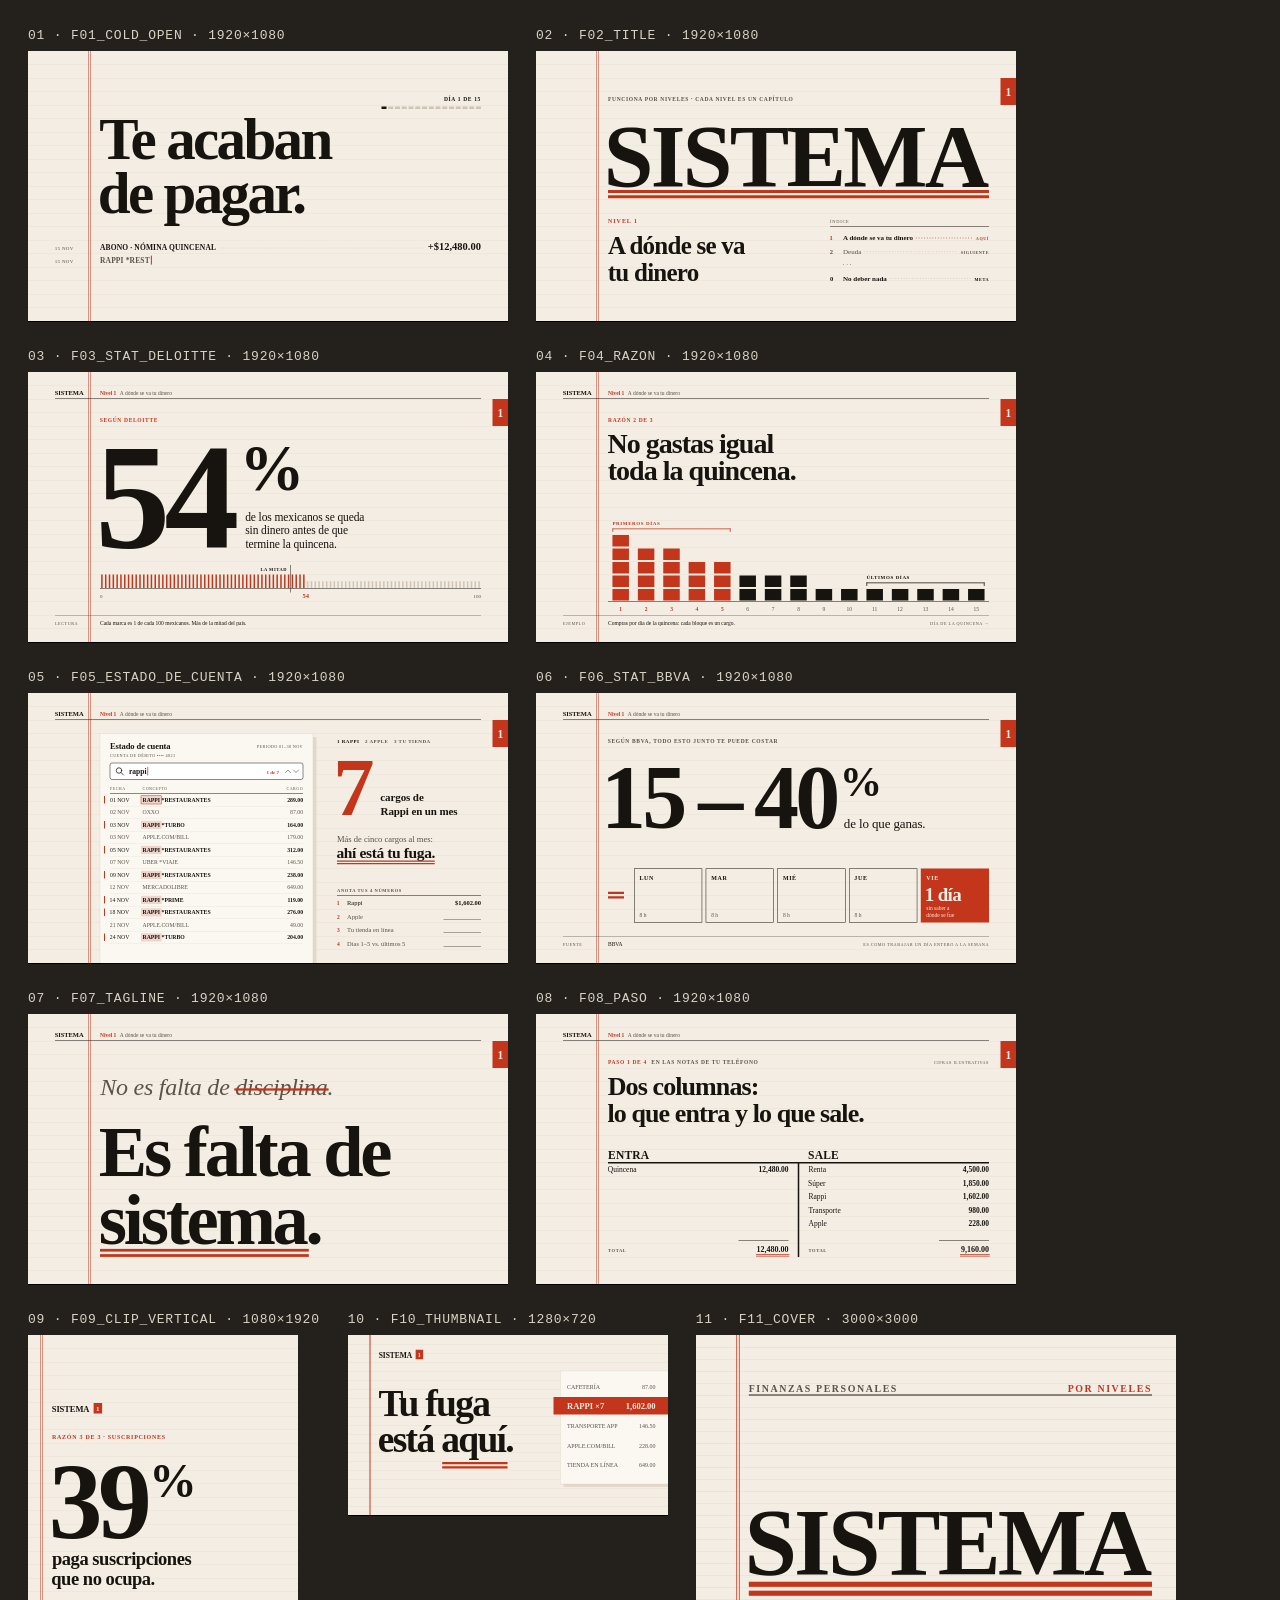
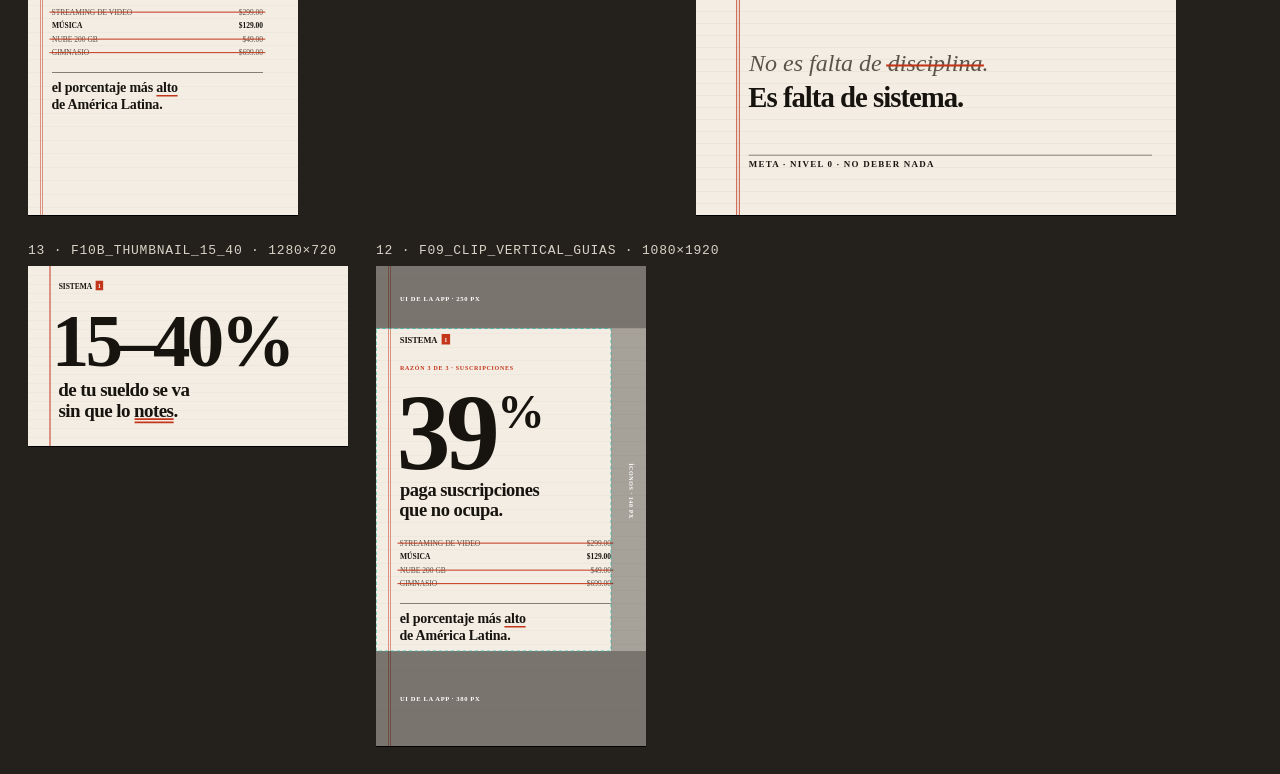
==== marca/direccion_A_libro_mayor/frames.html @ a7994060 "Sistema Ep01: video animado 16:9, clips 9:16, audio maestro y kit de publicación - Motor de animació" ====
<!doctype html>
<html lang="es-MX">
<head>
<meta charset="utf-8">
<meta name="viewport" content="width=device-width, initial-scale=1">
<title>SISTEMA · Libro mayor</title>
<!--
  SISTEMA — Dirección A: "Libro mayor editorial"
  Un solo archivo, 100% offline. Todo es texto real + formas SVG.
  ?frame=N     -> una composición a tamaño nativo (para render.js)
  ?frame=N&debug=1 -> superpone cajas de tinta y retícula
  sin parámetros -> hoja de contactos con todas las composiciones
-->
<style>
  :root{
    --papel:#F3EDE3; --hoja:#FBF8F2; --sombra:#E2D9CA;
    --tinta:#17140F; --tinta-2:#5A5348;
    --regla:#DDD5C6; --regla-2:#CFC5B4;
    --bermellon:#C4361C; --resalte:#F1D5CB;
  }
  html,body{margin:0;padding:0}
  body{background:#24211d;color:#d9d2c6;font:500 13px 'JetBrains Mono',monospace}
  body.single{background:var(--papel)}
  body.single svg{display:block}
  .sheet{display:flex;flex-wrap:wrap;gap:28px;padding:28px;align-items:flex-start}
  .card p{margin:0 0 8px;letter-spacing:.06em;text-transform:uppercase}
  .card svg{display:block;height:auto;box-shadow:0 1px 0 #000}
</style>
</head>
<body>
<script>
/* =========================================================================
   TOKENS
   ========================================================================= */
const C = {
  papel:'#F3EDE3',   // fondo: papel de libro mayor
  hoja:'#FBF8F2',    // hoja suelta (documentos encima del papel)
  sombra:'#E2D9CA',  // sombra plana de la hoja
  tinta:'#17140F',   // texto principal, reglas de tinta
  tinta2:'#5A5348',  // texto secundario (6.5:1 sobre papel)
  regla:'#DDD5C6',   // renglones impresos del libro
  regla2:'#CFC5B4',  // columnas impresas / marcas inactivas
  verm:'#C4361C',    // bermellón: el lápiz del auditor (4.6:1 sobre papel)
  resalte:'#F1D5CB'  // resaltado de búsqueda (bermellón 18% sobre hoja)
};
const FAM = { d:'Inter Display', t:'Inter', m:'JetBrains Mono', s:'Bitstream Charter' };
const NS = 'http://www.w3.org/2000/svg';

/* =========================================================================
   PRIMITIVAS DE MARCADO
   ========================================================================= */
const esc = s => String(s).replace(/&/g,'&amp;').replace(/</g,'&lt;').replace(/>/g,'&gt;');
const attr = o => Object.entries(o).filter(([,v])=>v!==undefined&&v!==null&&v!=='').map(([k,v])=>`${k}="${v}"`).join(' ');

/* T(): <text> con estilo tipográfico y atributos de maquetación
   ink:'l'|'r'  alinea el borde de TINTA (no la caja) a x
   fit:W        ajusta el cuerpo para que la tinta mida W
   after:id     x = borde derecho de tinta de id + gap
   alignx:id    x = borde izquierdo de tinta de id
   top:id       alinea la parte superior de tinta con la de id
   anim         primitiva de movimiento para el motor (ver spec.md) */
function T(str, o={}){
  const {x=0,y=0,f='d',w=400,s=40,ls=0,fill=C.tinta,a='start',id,ink,fit,after,gap,alignx,top,op,it=false,feat,raw=false,anim,t0,cls} = o;
  const style = `font-family:'${FAM[f]}';font-weight:${w};font-size:${s}px;letter-spacing:${ls}em;${it?'font-style:italic;':''}${feat?`font-feature-settings:${feat};`:''}`;
  return `<text ${attr({id,class:cls,x,y,'text-anchor':a,fill,opacity:op,'data-ink':ink,'data-fit':fit,'data-after':after,'data-gap':gap,'data-alignx':alignx,'data-top':top,'data-anim':anim,'data-t':t0})} style="${style}">${raw?str:esc(str)}</text>`;
}
const R = (x,y,w,h,fill,extra='') => `<rect x="${x}" y="${y}" width="${w}" height="${h}" fill="${fill}" ${extra}/>`;
/* Marcas que dependen de la tinta medida: se rellenan en layout() */
const M = (kind, o) => `<g ${attr(Object.fromEntries(Object.entries({mark:kind,...o}).map(([k,v])=>['data-'+k,v])))}></g>`;

/* Papel: renglones impresos + doble raya de margen */
function paper(W,H,u,{marginX=240,mGap=8,mW=2,lineW=1,col=null}={}){
  let s = R(0,0,W,H,C.papel,'data-layer="papel"');
  s += `<g data-layer="renglones" stroke="${C.regla}" stroke-width="${lineW}" shape-rendering="crispEdges">`;
  for(let y=u; y<H; y+=u) s += `<line x1="0" x2="${W}" y1="${y+lineW/2}" y2="${y+lineW/2}"/>`;
  s += `</g>`;
  if(col!==null){ s += `<g data-layer="columnas" fill="${C.regla2}">${[].concat(col).map(x=>R(x,0,lineW,H,C.regla2)).join('')}</g>`; }
  if(marginX!==null) s += `<g data-layer="margen" fill="${C.verm}" data-anim="regla">${R(marginX,0,mW,H,C.verm)}${R(marginX+mGap,0,mW,H,C.verm)}</g>`;
  return s;
}

/* ---- Constantes 16:9 ---- */
const U = 54, ML = 108, CL = 288, CR = 1812;

/* Cabeza corrida (running head) */
function head16(){
  return `<g data-layer="cabeza" data-anim="tinta">
    ${T('SISTEMA',{x:ML,y:90,f:'d',w:800,s:26,ls:-0.01,ink:'l',id:'rh'})}
    ${T(`<tspan fill="${C.verm}" style="font-weight:600">Nivel 1</tspan><tspan dx="14">A dónde se va tu dinero</tspan>`,{x:CL,y:90,f:'t',w:500,s:22,fill:C.tinta2,raw:true})}
    ${R(ML,106,CR-ML,2,C.tinta)}
  </g>`;
}
/* Pestaña de índice = nivel (baja un escalón por nivel) */
function tab16(n=1){
  const y = 108 + (n-1)*108;
  return `<g data-layer="pestana" data-anim="pestana">${R(1858,y,62,108,C.verm)}${T(String(n),{x:1889,y:y+70,f:'d',w:700,s:46,a:'middle',fill:C.papel})}</g>`;
}
/* Pie: etiqueta en la columna de margen + valor en la columna de contenido */
function foot16(label,value,right){
  return `<g data-layer="pie">
    ${R(ML,972,CR-ML,1,C.tinta)}
    ${label?T(label,{x:ML,y:1011,f:'m',w:500,s:17,ls:0.12,fill:C.tinta2,ink:'l'}):''}
    ${value?T(value,{x:CL,y:1011,f:'t',w:500,s:22,fill:C.tinta,ink:'l'}):''}
    ${right?T(right,{x:CR,y:1011,f:'m',w:500,s:17,ls:0.12,fill:C.tinta2,a:'end'}):''}
  </g>`;
}
const kicker = (str,{x=CL,y=200,fill=C.tinta2,s=22,w=600}={}) => T(str,{x,y,f:'m',w,s,ls:0.12,fill,ink:'l',anim:'tinta'});

/* =========================================================================
   F01 · COLD OPEN — "Te acaban de pagar."
   ========================================================================= */
function f01(){
  const W=1920,H=1080; let s = paper(W,H,U);
  // Contador de quincena (arriba derecha)
  s += T('DÍA 1 DE 15',{x:CR,y:200,f:'m',w:600,s:22,ls:0.12,a:'end',fill:C.tinta,anim:'tipo'});
  const tw=20,tg=7, x0 = CR-(15*tw+14*tg);
  s += `<g data-anim="conteo">`; for(let i=0;i<15;i++) s += R(x0+i*(tw+tg),222,tw,10,i===0?C.tinta:C.regla2); s += `</g>`;
  // Titular
  s += T('Te acaban',{x:CL,y:432,f:'d',w:700,s:236,ls:-0.045,ink:'l',id:'h1',anim:'tinta',t0:0.0});
  s += T('de pagar.',{x:CL,y:648,f:'d',w:700,s:236,ls:-0.045,ink:'l',id:'h2',anim:'tinta',t0:0.12});
  // Asiento: abono de nómina (renglón 14)
  s += T('15 NOV',{x:ML,y:794,f:'m',w:500,s:20,ls:0.06,fill:C.tinta2,ink:'l',anim:'tipo'});
  s += T('ABONO · NÓMINA QUINCENAL',{x:CL,y:794,f:'m',w:600,s:30,ls:0.02,ink:'l',anim:'tipo',id:'c14'});
  s += T('+$12,480.00',{x:CR,y:796,f:'m',w:700,s:42,ls:0,a:'end',anim:'conteo',id:'a14'});
  s += M('leader',{from:'c14',to:'a14',gap:22,stroke:C.regla2,lift:6});
  // Siguiente renglón: se empieza a escribir solo
  s += T('15 NOV',{x:ML,y:848,f:'m',w:500,s:20,ls:0.06,fill:C.tinta2,ink:'l'});
  s += T('RAPPI *REST',{x:CL,y:848,f:'m',w:600,s:30,ls:0.02,fill:C.tinta2,ink:'l',id:'typing'});
  s += M('caret',{for:'typing',gap:5,w:4,h:36,fill:C.verm});
  return s;
}

/* =========================================================================
   F02 · TÍTULO — SISTEMA · Nivel 1 · A dónde se va tu dinero
   ========================================================================= */
function f02(){
  const W=1920,H=1080; let s = paper(W,H,U) + tab16(1);
  s += kicker('FUNCIONA POR NIVELES · CADA NIVEL ES UN CAPÍTULO');
  s += T('SISTEMA',{x:CL,y:540,f:'d',w:800,s:400,ls:-0.03,ink:'l',fit:CR-CL,id:'wm',anim:'tinta'});
  s += M('dbl',{for:'wm',t:12,gap:9,off:16,fill:C.verm,anim:'cuadrar'});
  // Izquierda: nivel + título del capítulo
  s += T('NIVEL 1',{x:CL,y:686,f:'m',w:700,s:24,ls:0.16,fill:C.verm,ink:'l'});
  s += T('A dónde se va',{x:CL,y:810,f:'d',w:600,s:100,ls:-0.03,ink:'l',anim:'tinta'});
  s += T('tu dinero',{x:CL,y:918,f:'d',w:600,s:100,ls:-0.03,ink:'l',anim:'tinta'});
  // Derecha: índice de niveles
  const IX = 1176;
  s += T('ÍNDICE',{x:IX,y:686,f:'m',w:500,s:18,ls:0.16,fill:C.tinta2,ink:'l'});
  s += R(IX,701,CR-IX,2,C.tinta);
  const rows = [
    {n:'1',t:'A dónde se va tu dinero',r:'AQUÍ',y:756,c:C.tinta,nc:C.verm,rc:C.verm,w:600},
    {n:'2',t:'Deuda',r:'SIGUIENTE',y:810,c:C.tinta2,nc:C.tinta2,rc:C.tinta2,w:500},
    {n:'',t:'· · ·',r:'',y:864,c:C.tinta2,nc:C.tinta2,rc:C.tinta2,w:500},
    {n:'0',t:'No deber nada',r:'META',y:918,c:C.tinta,nc:C.tinta,rc:C.tinta,w:600},
  ];
  rows.forEach((r,i)=>{
    if(r.n) s += T(r.n,{x:IX,y:r.y,f:'m',w:700,s:26,fill:r.nc,ink:'l'});
    s += T(r.t,{x:IX+52,y:r.y,f:'t',w:r.w,s:28,fill:r.c,ink:'l',id:`ix${i}t`});
    if(r.r){ s += T(r.r,{x:CR,y:r.y,f:'m',w:600,s:17,ls:0.12,fill:r.rc,a:'end',id:`ix${i}r`});
             s += M('leader',{from:`ix${i}t`,to:`ix${i}r`,gap:14,lift:8,stroke:r.n==='1'?C.verm:C.regla2}); }
  });
  return s;
}

/* =========================================================================
   F03 · DATO DELOITTE — 54%
   ========================================================================= */
function f03(){
  const W=1920,H=1080; let s = paper(W,H,U) + head16() + tab16(1);
  s += kicker('SEGÚN DELOITTE',{fill:C.verm});
  s += T('54',{x:CL,y:702,f:'d',w:700,s:600,ls:-0.04,ink:'l',id:'n',anim:'conteo'});
  s += T('%',{y:0,f:'d',w:600,s:260,after:'n',gap:34,top:'n',id:'pct'});
  ['de los mexicanos se queda','sin dinero antes de que','termine la quincena.'].forEach((l,i)=>{
    s += T(l,{y:594+i*54,f:'d',w:500,s:46,ls:-0.01,alignx:'pct',id:`dl${i}`,anim:'tinta'});
  });
  // Regla de 100 marcas: 1 marca = 1 de cada 100
  const pitch = (CR-CL)/100, tw = 6;
  s += `<g data-anim="conteo">`;
  for(let i=0;i<100;i++){
    const x = CL + i*pitch + (pitch-tw)/2, on = i<54;
    s += R(x.toFixed(2), on?810:837, tw, on?54:27, on?C.verm:C.regla2);
  }
  s += `</g>`;
  s += R(CL,864,CR-CL,2,C.tinta);
  const xm = CL+50*pitch; // la mitad
  s += R(xm-1,772,2,110,C.tinta);
  s += T('LA MITAD',{x:xm-14,y:794,f:'m',w:600,s:18,ls:0.12,a:'end',fill:C.tinta});
  s += T('0',{x:CL,y:902,f:'m',w:500,s:20,fill:C.tinta2,ink:'l'});
  s += T('100',{x:CR,y:902,f:'m',w:500,s:20,fill:C.tinta2,a:'end'});
  s += T('54',{x:CL+54*pitch,y:904,f:'m',w:700,s:26,fill:C.verm,a:'middle'});
  s += foot16('LECTURA','Cada marca es 1 de cada 100 mexicanos. Más de la mitad del país.');
  return s;
}

/* =========================================================================
   F04 · RAZÓN 2 — No gastas igual toda la quincena
   ========================================================================= */
function f04(){
  const W=1920,H=1080; let s = paper(W,H,U) + head16() + tab16(1);
  s += kicker('RAZÓN 2 DE 3',{fill:C.verm});
  s += T('No gastas igual',{x:CL,y:324,f:'d',w:700,s:112,ls:-0.035,ink:'l',anim:'tinta'});
  s += T('toda la quincena.',{x:CL,y:432,f:'d',w:700,s:112,ls:-0.035,ink:'l',anim:'tinta'});
  const n = [5,4,4,3,3,2,2,2,1,1,1,1,1,1,1];
  const colW = (CR-CL)/15, bw = 66, base = 918;
  s += `<g data-anim="asiento">`;
  n.forEach((k,d)=>{
    const x = CL + d*colW + (colW-bw)/2;
    for(let j=0;j<k;j++) s += R(x.toFixed(1), base-(j+1)*U+4, bw, U-8, d<5?C.verm:C.tinta);
    s += T(String(d+1),{x:(x+bw/2).toFixed(1),y:956,f:'m',w:d<5?700:500,s:22,a:'middle',fill:d<5?C.verm:C.tinta2});
  });
  s += `</g>`;
  s += R(CL,base,CR-CL,2,C.tinta);
  // Corchetes de grupo
  const g = (d0,d1,label,col) => {
    const x1 = CL + d0*colW + (colW-bw)/2, x2 = CL + d1*colW + (colW-bw)/2 + bw;
    const top = base - Math.max(...n.slice(d0,d1+1))*U + 4, by = top - 26;
    return R(x1,by,x2-x1,3,col) + R(x1,by,3,14,col) + R(x2-3,by,3,14,col) +
           T(label,{x:x1,y:by-14,f:'m',w:700,s:20,ls:0.12,fill:col,ink:'l'});
  };
  s += g(0,4,'PRIMEROS DÍAS',C.verm) + g(10,14,'ÚLTIMOS DÍAS',C.tinta);
  s += foot16('EJEMPLO','Compras por día de la quincena: cada bloque es un cargo.', 'DÍA DE LA QUINCENA →');
  return s;
}

/* =========================================================================
   F05 · ESTADO DE CUENTA — búsqueda "rappi"
   ========================================================================= */
function f05(){
  const W=1920,H=1080; let s = paper(W,H,U) + head16() + tab16(1);
  // Hoja del estado de cuenta (sangra por abajo)
  const X=CL, Y=162, SW=852, P=40;
  s += R(X+14,Y+14,SW,H,C.sombra) + R(X,Y,SW,H,C.hoja,`stroke="${C.regla2}" stroke-width="1"`);
  s += T('Estado de cuenta',{x:X+P,y:Y+60,f:'d',w:700,s:34,ls:-0.01,ink:'l'});
  s += T('PERIODO 01–30 NOV',{x:X+SW-P,y:Y+58,f:'m',w:500,s:17,ls:0.08,a:'end',fill:C.tinta2});
  s += T('CUENTA DE DÉBITO •••• 4821',{x:X+P,y:Y+92,f:'m',w:500,s:17,ls:0.08,fill:C.tinta2,ink:'l'});
  // Campo de búsqueda (activo)
  const sy = Y+118;
  s += `<rect x="${X+P}" y="${sy}" width="${SW-2*P}" height="66" rx="8" fill="#FFFFFF" stroke="${C.tinta}" stroke-width="2"/>`;
  s += `<g fill="none" stroke="${C.tinta}" stroke-width="3" stroke-linecap="round"><circle cx="${X+P+36}" cy="${sy+30}" r="11"/><line x1="${X+P+44}" y1="${sy+38}" x2="${X+P+54}" y2="${sy+48}"/></g>`;
  s += T('rappi',{x:X+P+76,y:sy+44,f:'m',w:600,s:30,id:'q',ink:'l',anim:'tipo'});
  s += M('caret',{for:'q',gap:4,w:3,h:34,fill:C.verm});
  s += T('1 de 7',{x:X+SW-P-96,y:sy+42,f:'m',w:600,s:20,a:'end',fill:C.verm});
  s += `<g fill="none" stroke="${C.tinta2}" stroke-width="2.5" stroke-linecap="round" stroke-linejoin="round"><polyline points="${X+SW-P-70},${sy+38} ${X+SW-P-60},${sy+28} ${X+SW-P-50},${sy+38}"/><polyline points="${X+SW-P-38},${sy+28} ${X+SW-P-28},${sy+38} ${X+SW-P-18},${sy+28}"/></g>`;
  // Tabla de movimientos
  const ty = Y+226;
  s += T('FECHA',{x:X+P,y:ty,f:'m',w:500,s:16,ls:0.12,fill:C.tinta2,ink:'l'});
  s += T('CONCEPTO',{x:X+P+130,y:ty,f:'m',w:500,s:16,ls:0.12,fill:C.tinta2});
  s += T('CARGO',{x:X+SW-P,y:ty,f:'m',w:500,s:16,ls:0.12,fill:C.tinta2,a:'end'});
  s += R(X+P,ty+12,SW-2*P,2,C.tinta);
  const mov = [
    ['01 NOV','RAPPI *RESTAURANTES','289.00',1],
    ['02 NOV','OXXO','87.00',0],
    ['03 NOV','RAPPI *TURBO','164.00',1],
    ['03 NOV','APPLE.COM/BILL','179.00',0],
    ['05 NOV','RAPPI *RESTAURANTES','312.00',1],
    ['07 NOV','UBER *VIAJE','146.50',0],
    ['09 NOV','RAPPI *RESTAURANTES','238.00',1],
    ['12 NOV','MERCADOLIBRE','649.00',0],
    ['14 NOV','RAPPI *PRIME','119.00',1],
    ['18 NOV','RAPPI *RESTAURANTES','276.00',1],
    ['21 NOV','APPLE.COM/BILL','49.00',0],
    ['24 NOV','RAPPI *TURBO','204.00',1],
  ];
  const rh = 50; let k=0;
  mov.forEach((m,i)=>{
    const top = ty+14+i*rh, by = top+rh-17, hit = m[3]===1;
    if(hit){ s += M('hl',{for:`mv${i}`,word:'RAPPI',pad:6,y1:top+9,y2:top+rh-8,fill:C.resalte,current:k===0?1:0}); s += R(X+16,top+10,4,rh-20,C.verm); k++; }
    s += T(m[0],{x:X+P,y:by,f:'m',w:500,s:23,fill:hit?C.tinta:C.tinta2,ink:'l'});
    s += T(m[1],{x:X+P+130,y:by,f:'m',w:hit?600:500,s:23,fill:hit?C.tinta:C.tinta2,id:`mv${i}`});
    s += T(m[2],{x:X+SW-P,y:by,f:'m',w:hit?600:500,s:23,fill:hit?C.tinta:C.tinta2,a:'end'});
    s += R(X+P,top+rh,SW-2*P,1,C.regla);
  });
  // Columna derecha: el conteo
  const RX = 1236;
  s += T(`<tspan fill="${C.tinta}">1 RAPPI</tspan><tspan dx="22">2 APPLE</tspan><tspan dx="22">3 TU TIENDA</tspan>`,{x:RX,y:200,f:'m',w:600,s:20,ls:0.1,fill:C.tinta2,raw:true});
  s += T('7',{x:RX,y:486,f:'d',w:700,s:330,ls:-0.04,ink:'l',fill:C.verm,id:'siete',anim:'conteo'});
  s += T('cargos de',{y:432,f:'d',w:600,s:44,ls:-0.01,after:'siete',gap:30,id:'c1'});
  s += T('Rappi en un mes',{y:486,f:'d',w:600,s:44,ls:-0.01,alignx:'c1'});
  s += T('Más de cinco cargos al mes:',{x:RX,y:594,f:'d',w:500,s:34,fill:C.tinta2,ink:'l'});
  s += T('ahí está tu fuga.',{x:RX,y:658,f:'d',w:800,s:62,ls:-0.025,ink:'l',id:'fuga'});
  s += M('dbl',{for:'fuga',t:5,gap:5,off:12,fill:C.verm,anim:'cuadrar'});
  // Libreta: anota tus 4 números
  s += T('ANOTA TUS 4 NÚMEROS',{x:RX,y:794,f:'m',w:600,s:18,ls:0.14,fill:C.tinta2,ink:'l'});
  s += R(RX,809,CR-RX,2,C.tinta);
  const nums = [['1','Rappi','$1,602.00'],['2','Apple',''],['3','Tu tienda en línea',''],['4','Días 1–5 vs. últimos 5','']];
  nums.forEach((r,i)=>{
    const y = 848+i*54;
    s += T(r[0],{x:RX,y,f:'m',w:700,s:22,fill:C.verm,ink:'l'});
    s += T(r[1],{x:RX+40,y,f:'t',w:500,s:26,fill:r[2]?C.tinta:C.tinta2,ink:'l'});
    if(r[2]) s += T(r[2],{x:CR,y,f:'m',w:700,s:26,a:'end'});
    else s += R(CR-150,y+2,150,2,C.tinta2);
  });
  return s;
}

/* =========================================================================
   F06 · DATO BBVA — 15–40% = 1 día de trabajo a la semana
   ========================================================================= */
function f06(){
  const W=1920,H=1080; let s = paper(W,H,U) + head16() + tab16(1);
  s += kicker('SEGÚN BBVA, TODO ESTO JUNTO TE PUEDE COSTAR',{fill:C.tinta2});
  s += T('15\u2009–\u200940',{x:CL,y:540,f:'d',w:700,s:360,ls:-0.04,ink:'l',id:'rng',feat:"'case' 1",anim:'conteo'});
  s += T('%',{y:0,f:'d',w:600,s:170,after:'rng',gap:26,top:'rng',id:'pct'});
  s += T('de lo que ganas.',{y:540,f:'d',w:500,s:52,ls:-0.01,alignx:'pct',id:'dlq'});
  // "=" : la doble raya funciona como operador de igualdad
  s += `<g data-anim="cuadrar">${R(CL,795,64,9,C.verm)}${R(CL,813,64,9,C.verm)}</g>`;
  // Semana laboral: 5 celdas, el viernes se va
  const SX0 = CL+104, days = ['LUN','MAR','MIÉ','JUE','VIE'], gp=14, cw=(CR-SX0-4*gp)/5, cy=702, ch=216;
  days.forEach((d,i)=>{
    const x = SX0 + i*(cw+gp), last = i===4;
    if(last){ s += R(x,cy,cw,ch,C.verm); }
    else { s += `<rect x="${x+1}" y="${cy+1}" width="${cw-2}" height="${ch-2}" fill="none" stroke="${C.tinta}" stroke-width="2"/>`; }
    s += T(d,{x:x+22,y:cy+44,f:'m',w:700,s:24,ls:0.1,fill:last?C.papel:C.tinta,ink:'l'});
    if(!last) s += T('8 h',{x:x+22,y:cy+ch-24,f:'m',w:500,s:22,fill:C.tinta2,ink:'l'});
    else {
      s += T('1 día',{x:x+22,y:cy+130,f:'d',w:700,s:76,ls:-0.035,fill:C.papel,ink:'l'});
      s += T('sin saber a',{x:x+22,y:cy+ch-50,f:'t',w:500,s:22,fill:C.papel,ink:'l'});
      s += T('dónde se fue',{x:x+22,y:cy+ch-22,f:'t',w:500,s:22,fill:C.papel,ink:'l'});
    }
  });
  s += foot16('FUENTE','BBVA', 'ES COMO TRABAJAR UN DÍA ENTERO A LA SEMANA');
  return s;
}

/* =========================================================================
   F07 · TAGLINE — No es falta de disciplina. Es falta de sistema.
   ========================================================================= */
function f07(){
  const W=1920,H=1080; let s = paper(W,H,U) + head16() + tab16(1);
  s += T('No es falta de disciplina.',{x:CL,y:324,f:'s',w:400,it:true,s:96,ls:-0.01,fill:C.tinta2,ink:'l',id:'l1',anim:'tinta'});
  s += M('strike',{for:'l1',word:'disciplina',t:9,ext:6,h:'x',fill:C.verm,anim:'tachar'});
  s += T('Es falta de',{x:CL,y:648,f:'d',w:800,s:290,ls:-0.045,ink:'l',anim:'tinta'});
  s += T('sistema.',{x:CL,y:918,f:'d',w:800,s:290,ls:-0.045,ink:'l',id:'l3',anim:'tinta'});
  s += M('dbl',{for:'l3',word:'sistema',t:11,gap:10,off:'auto',pad:0.06,fill:C.verm,anim:'cuadrar'});
  return s;
}

/* =========================================================================
   F08 · PASO 1 — Dos columnas: lo que entra y lo que sale
   ========================================================================= */
function f08(){
  const W=1920,H=1080; let s = paper(W,H,U) + head16() + tab16(1);
  s += T(`<tspan fill="${C.verm}">PASO 1 DE 4</tspan><tspan dx="18" fill="${C.tinta2}">EN LAS NOTAS DE TU TELÉFONO</tspan>`,{x:CL,y:200,f:'m',w:600,s:22,ls:0.12,raw:true});
  s += T('CIFRAS ILUSTRATIVAS',{x:CR,y:200,f:'m',w:500,s:17,ls:0.12,a:'end',fill:C.tinta2});
  s += T('Dos columnas:',{x:CL,y:324,f:'d',w:700,s:104,ls:-0.035,ink:'l'});
  s += T('lo que entra y lo que sale.',{x:CL,y:432,f:'d',w:700,s:104,ls:-0.035,ink:'l'});
  // Cuenta T
  const SX = 1050, TY = 594;
  s += T('ENTRA',{x:CL,y:TY-16,f:'d',w:800,s:46,ls:0.02,ink:'l'});
  s += T('SALE',{x:SX+40,y:TY-16,f:'d',w:800,s:46,ls:0.02,ink:'l'});
  s += R(CL,TY-2,CR-CL,6,C.tinta) + R(SX-3,TY-2,6,972-TY+2,C.tinta);
  s += T('Quincena',{x:CL,y:TY+38,f:'t',w:500,s:30,ink:'l'});
  s += T('12,480.00',{x:SX-40,y:TY+38,f:'m',w:600,s:30,a:'end'});
  const out = [['Renta','4,500.00'],['Súper','1,850.00'],['Rappi','1,602.00'],['Transporte','980.00'],['Apple','228.00']];
  out.forEach((o,i)=>{ const y=TY+38+i*54;
    s += T(o[0],{x:SX+40,y,f:'t',w:500,s:30,ink:'l'});
    s += T(o[1],{x:CR,y,f:'m',w:600,s:30,a:'end'}); });
  // Totales: raya sencilla arriba, doble raya abajo (la firma, a escala de tabla)
  s += T('TOTAL',{x:CL,y:950,f:'m',w:600,s:18,ls:0.14,fill:C.tinta2,ink:'l'});
  s += T('12,480.00',{x:SX-40,y:950,f:'m',w:700,s:32,a:'end',id:'te'});
  s += T('TOTAL',{x:SX+40,y:950,f:'m',w:600,s:18,ls:0.14,fill:C.tinta2,ink:'l'});
  s += T('9,160.00',{x:CR,y:950,f:'m',w:700,s:32,a:'end',id:'ts'});
  s += R(SX-240,906,200,2,C.tinta) + R(CR-200,906,200,2,C.tinta);
  s += M('dbl',{for:'te',t:3,gap:4,off:10,ext:4,fill:C.verm,anim:'cuadrar'});
  s += M('dbl',{for:'ts',t:3,gap:4,off:10,ext:4,fill:C.verm,anim:'cuadrar'});
  return s;
}

/* =========================================================================
   F09 · CLIP VERTICAL 1080×1920 — Razón 3 · 39%
   Zonas seguras: 250 arriba, 380 abajo, 140 a la derecha
   ========================================================================= */
const V = {W:1080,H:1920,L:96,R:940,top:250,bot:1540};
function f09(guides=false){
  const {W,H,L,R:RR} = V; let s = paper(W,H,U,{marginX:48,mGap:8});
  // Lockup
  s += T('SISTEMA',{x:L,y:308,f:'d',w:800,s:34,ls:-0.01,ink:'l',id:'vwm'});
  s += M('tag',{for:'vwm',gap:16,text:'1',w:34,h:42,fill:C.verm});
  s += kicker('RAZÓN 3 DE 3 · SUSCRIPCIONES',{x:L,y:416,fill:C.verm,s:24});
  s += T('39',{x:L,y:810,f:'d',w:700,s:430,ls:-0.04,ink:'l',id:'n',anim:'conteo'});
  s += T('%',{y:0,f:'d',w:600,s:190,after:'n',gap:22,top:'n'});
  s += T('paga suscripciones',{x:L,y:918,f:'d',w:600,s:74,ls:-0.025,ink:'l'});
  s += T('que no ocupa.',{x:L,y:999,f:'d',w:600,s:74,ls:-0.025,ink:'l'});
  // Renglones: las que no usas se tachan
  const subs = [['STREAMING DE VIDEO','$299.00',1],['MÚSICA','$129.00',0],['NUBE 200 GB','$49.00',1],['GIMNASIO','$699.00',1]];
  subs.forEach((r,i)=>{ const y = 1118+i*54;
    s += T(r[0],{x:L,y,f:'m',w:r[2]?500:600,s:30,fill:r[2]?C.tinta2:C.tinta,ink:'l',id:`sb${i}`});
    s += T(r[1],{x:RR,y,f:'m',w:r[2]?500:600,s:30,a:'end',fill:r[2]?C.tinta2:C.tinta,id:`sa${i}`});
    if(r[2]) s += M('strike',{for:`sb${i}`,to:`sa${i}`,t:4,ext:10,h:'cap',fill:C.verm,anim:'tachar'});
  });
  // Subtítulos (renglón de captions)
  s += `<g data-layer="captions">${R(L,1349,RR-L,2,C.tinta)}`;
  s += T('el porcentaje más alto',{x:L,y:1428,f:'d',w:600,s:56,ls:-0.015,ink:'l',id:'cap1'});
  s += T('de América Latina.',{x:L,y:1496,f:'d',w:600,s:56,ls:-0.015,ink:'l',id:'cap2'});
  s += M('dbl',{for:'cap1',word:'alto',t:6,gap:0,single:1,off:12,fill:C.verm,anim:'karaoke'});
  s += `</g>`;
  if(guides){
    s += `<g opacity="1">
      ${R(0,0,W,V.top,'rgba(23,20,15,0.55)')}${R(0,V.bot,W,H-V.bot,'rgba(23,20,15,0.55)')}${R(V.R,V.top,W-V.R,V.bot-V.top,'rgba(23,20,15,0.35)')}
      <rect x="1" y="${V.top}" width="${V.R-1}" height="${V.bot-V.top}" fill="none" stroke="#2BB3A3" stroke-width="3" stroke-dasharray="14 10"/>
      ${T('UI DE LA APP · 250 PX',{x:L,y:140,f:'m',w:600,s:26,ls:0.1,fill:'#FFFFFF'})}
      ${T('UI DE LA APP · 380 PX',{x:L,y:1740,f:'m',w:600,s:26,ls:0.1,fill:'#FFFFFF'})}
      <text x="1010" y="900" transform="rotate(90 1010 900)" text-anchor="middle" fill="#FFFFFF" style="font-family:'JetBrains Mono';font-weight:600;font-size:24px;letter-spacing:.1em">ÍCONOS · 140 PX</text>
    </g>`;
  }
  return s;
}

/* =========================================================================
   F10 · MINIATURA 1280×720 — "Tu fuga está aquí."
   ========================================================================= */
function f10(){
  const W=1280,H=720,u=36; let s = paper(W,H,u,{marginX:84,mGap:6,mW:2});
  const L=124;
  s += T('SISTEMA',{x:L,y:92,f:'d',w:800,s:30,ls:-0.01,ink:'l',id:'twm'});
  s += M('tag',{for:'twm',gap:14,text:'1',w:30,h:38,fill:C.verm});
  s += T('Tu fuga',{x:L,y:324,f:'d',w:800,s:150,ls:-0.045,ink:'l'});
  s += T('está aquí.',{x:L,y:468,f:'d',w:800,s:150,ls:-0.045,ink:'l',id:'aq'});
  s += M('dbl',{for:'aq',word:'aquí',t:9,gap:8,off:'auto',pad:0.05,fill:C.verm});
  // Fragmento de estado de cuenta (sangra a la derecha)
  const X=850,Y=144,SW=520,rh=54;
  s += R(X+12,Y+12,SW,452,C.sombra) + R(X,Y,SW,452,C.hoja,`stroke="${C.regla2}"`);
  const rows=[['CAFETERÍA','87.00'],['RAPPI ×7','1,602.00'],['TRANSPORTE APP','146.50'],['APPLE.COM/BILL','228.00'],['TIENDA EN LÍNEA','649.00']];
  rows.forEach((r,i)=>{
    const top=Y+34+i*(rh+24), by=top+38, hot=i===1;
    if(hot){ s += R(X-28,top-8,SW+28,rh+16,C.verm); }
    s += T(r[0],{x:X+26,y:by,f:'m',w:hot?800:500,s:hot?34:24,fill:hot?C.papel:C.tinta2,ink:'l'});
    s += T(r[1],{x:X+SW-140,y:by,f:'m',w:hot?800:500,s:hot?34:24,fill:hot?C.papel:C.tinta2,a:'end'});
  });
  return s;
}


function f10b(){
  const W=1280,H=720,u=36; let s = paper(W,H,u,{marginX:84,mGap:6,mW:2});
  const L=124;
  s += T('SISTEMA',{x:L,y:92,f:'d',w:800,s:30,ls:-0.01,ink:'l',id:'twm2'});
  s += M('tag',{for:'twm2',gap:14,text:'1',w:30,h:38,fill:C.verm});
  s += T('15–40%',{x:L-6,y:400,f:'d',w:800,s:300,ls:-0.05,ink:'l',id:'big2'});
  s += T('de tu sueldo se va',{x:L,y:520,f:'d',w:700,s:76,ls:-0.03,ink:'l'});
  s += T('sin que lo notes.',{x:L,y:604,f:'d',w:700,s:76,ls:-0.03,ink:'l',id:'sq2'});
  s += M('dbl',{for:'sq2',word:'notes',t:7,gap:6,off:'auto',pad:0.05,fill:C.verm});
  return s;
}

/* =========================================================================
   F11 · PORTADA PODCAST 3000×3000
   ========================================================================= */
function f11(){
  const W=3000,H=3000,u=75; let s = paper(W,H,u,{marginX:252,mGap:16,mW:5,lineW:2});
  const L=150, Rr=2850;
  s += T('FINANZAS PERSONALES',{x:330,y:357,f:'m',w:600,s:62,ls:0.16,fill:C.tinta2,ink:'l'});
  s += T('POR NIVELES',{x:Rr,y:357,f:'m',w:600,s:62,ls:0.16,fill:C.verm,a:'end'});
  s += R(330,372,Rr-330,6,C.tinta);
  s += T('SISTEMA',{x:330,y:1500,f:'d',w:900,s:700,ls:-0.03,ink:'l',fit:Rr-330,id:'cwm'});
  s += M('dbl',{for:'cwm',t:32,gap:24,off:42,fill:C.verm});
  s += T('No es falta de disciplina.',{x:330,y:2100,f:'s',w:400,it:true,s:150,fill:C.tinta2,ink:'l',id:'ct1'});
  s += M('strike',{for:'ct1',word:'disciplina',t:13,ext:14,h:'x',fill:C.verm});
  s += T('Es falta de sistema.',{x:330,y:2325,f:'d',w:800,s:180,ls:-0.035,ink:'l'});
  s += R(330,2624,Rr-330,3,C.tinta);
  s += T('META · NIVEL 0 · NO DEBER NADA',{x:330,y:2700,f:'m',w:600,s:56,ls:0.14,fill:C.tinta,ink:'l'});
  return s;
}

/* =========================================================================
   REGISTRO
   ========================================================================= */
const FRAMES = [
  {id:1, name:'f01_cold_open',       w:1920,h:1080, build:f01},
  {id:2, name:'f02_title',           w:1920,h:1080, build:f02},
  {id:3, name:'f03_stat_deloitte',   w:1920,h:1080, build:f03},
  {id:4, name:'f04_razon',           w:1920,h:1080, build:f04},
  {id:5, name:'f05_estado_de_cuenta',w:1920,h:1080, build:f05},
  {id:6, name:'f06_stat_bbva',       w:1920,h:1080, build:f06},
  {id:7, name:'f07_tagline',         w:1920,h:1080, build:f07},
  {id:8, name:'f08_paso',            w:1920,h:1080, build:f08},
  {id:9, name:'f09_clip_vertical',   w:1080,h:1920, build:()=>f09(false)},
  {id:10,name:'f10_thumbnail',       w:1280,h:720,  build:f10},
  {id:11,name:'f11_cover',           w:3000,h:3000, build:f11},
  {id:13,name:'f10b_thumbnail_15_40', w:1280,h:720,  build:f10b},
  {id:12,name:'f09_clip_vertical_guias', w:1080,h:1920, build:()=>f09(true)},
];

/* =========================================================================
   MAQUETACIÓN: medición de tinta (canvas) + marcas dependientes
   ========================================================================= */
const cv = document.createElement('canvas').getContext('2d');
function measure(str, el){
  const cs = getComputedStyle(el);
  cv.font = `${cs.fontStyle} ${cs.fontWeight} ${cs.fontSize} ${cs.fontFamily}`;
  cv.letterSpacing = (parseFloat(cs.letterSpacing)||0)+'px';
  cv.fontKerning = 'normal';
  const m = cv.measureText(str);
  return { l:-m.actualBoundingBoxLeft, r:m.actualBoundingBoxRight, asc:m.actualBoundingBoxAscent, desc:m.actualBoundingBoxDescent, adv:m.width,
           size:parseFloat(cs.fontSize) };
}
function inkBox(el){
  const m = measure(el.textContent, el);
  const x = parseFloat(el.getAttribute('x')), y = parseFloat(el.getAttribute('y'));
  const a = el.getAttribute('text-anchor')||'start';
  const ox = a==='end' ? x-m.adv : a==='middle' ? x-m.adv/2 : x;
  return { x1:ox+m.l, x2:ox+m.r, y1:y-m.asc, y2:y+m.desc, ox, base:y, m };
}
function wordBox(el, word){
  const b = inkBox(el); if(!word) return b;
  const full = el.textContent, i = full.indexOf(word);
  const pre = measure(full.slice(0,i), el), mw = measure(word, el);
  const wx = b.ox + pre.adv;
  return { x1:wx+mw.l, x2:wx+mw.r, y1:b.base-mw.asc, y2:b.base+mw.desc, base:b.base, ox:wx, m:mw };
}
function rect(x,y,w,h,fill,extra=''){ const r=document.createElementNS(NS,'rect'); r.setAttribute('x',x); r.setAttribute('y',y); r.setAttribute('width',Math.max(0,w)); r.setAttribute('height',h); r.setAttribute('fill',fill); if(extra) extra.split(';').forEach(p=>{const [k,v]=p.split('=');if(k)r.setAttribute(k,v)}); return r; }

function layout(svg){
  const byId = id => svg.querySelector('#'+id);
  svg.querySelectorAll('text').forEach(el=>{
    const d = el.dataset;
    if(d.fit){ for(let i=0;i<3;i++){ const m=measure(el.textContent,el); el.style.fontSize = (m.size*parseFloat(d.fit)/(m.r-m.l))+'px'; } }
    if(d.after){ const b=inkBox(byId(d.after)); el.setAttribute('x', b.x2 + parseFloat(d.gap||0)); d.ink = d.ink||'l'; }
    if(d.alignx){ const b=inkBox(byId(d.alignx)); el.setAttribute('x', b.x1); d.ink = d.ink||'l'; }
    if(d.ink){ const m=measure(el.textContent,el); const x=parseFloat(el.getAttribute('x'));
      el.setAttribute('x', d.ink==='r' ? x-m.r : x-m.l); el.setAttribute('text-anchor','start'); }
    if(d.top){ const b=inkBox(byId(d.top)); const m=measure(el.textContent,el); el.setAttribute('y', b.y1 + m.asc); }
  });
  svg.querySelectorAll('[data-mark]').forEach(g=>{
    const d = g.dataset, k = d.mark;
    if(k==='dbl'){
      const b = wordBox(byId(d.for), d.word), t=+d.t, gap=+d.gap, ext=+(d.ext||0);
      const off = d.off==='auto' ? Math.max(0,b.m.desc) + Math.round(b.m.size*(+d.pad||0.07)) : +d.off;
      const y = b.base + off;
      g.appendChild(rect(b.x1-ext, y, b.x2-b.x1+2*ext, t, d.fill));
      if(!d.single) g.appendChild(rect(b.x1-ext, y+t+gap, b.x2-b.x1+2*ext, t, d.fill));
    }
    if(k==='strike'){
      const el = byId(d.for), b = wordBox(el, d.word), t=+d.t, ext=+(d.ext||0);
      const ref = measure(d.h==='cap'?'H':'x', el);
      const y = b.base - ref.asc/2 - t/2;
      const x2 = d.to ? inkBox(byId(d.to)).x2 : b.x2;
      g.appendChild(rect(b.x1-ext, y, x2-b.x1+2*ext, t, d.fill));
    }
    if(k==='hl'){
      const b = wordBox(byId(d.for), d.word), p=+d.pad;
      const r = rect(b.x1-p, +d.y1, b.x2-b.x1+2*p, (+d.y2)-(+d.y1), d.fill);
      g.appendChild(r);
      if(d.current==='1'){ r.setAttribute('stroke', C.verm); r.setAttribute('stroke-width','2'); }
    }
    if(k==='leader'){
      const a = inkBox(byId(d.from)), b = inkBox(byId(d.to)), gp=+d.gap;
      const ln = document.createElementNS(NS,'line');
      Object.entries({x1:a.x2+gp, x2:b.x1-gp, y1:a.base-(+d.lift||5), y2:a.base-(+d.lift||5), stroke:d.stroke, 'stroke-width':3, 'stroke-linecap':'round', 'stroke-dasharray':'0 11'}).forEach(([k,v])=>ln.setAttribute(k,v));
      g.appendChild(ln);
    }
    if(k==='caret'){
      const b = inkBox(byId(d.for));
      g.appendChild(rect(b.x2 + +d.gap, b.base - (+d.h)*0.82, +d.w, +d.h, d.fill));
    }
    if(k==='tag'){
      const b = inkBox(byId(d.for)), w=+d.w, h=+d.h;
      const x = b.x2 + +d.gap, y = b.base - h + Math.round(h*0.14);
      g.appendChild(rect(x, y, w, h, d.fill));
      const t = document.createElementNS(NS,'text');
      t.setAttribute('x', x+w/2); t.setAttribute('y', y+h*0.74); t.setAttribute('text-anchor','middle'); t.setAttribute('fill', C.papel);
      t.setAttribute('style', `font-family:'Inter Display';font-weight:700;font-size:${Math.round(h*0.66)}px`);
      t.textContent = d.text; g.appendChild(t);
    }
  });
}
function debug(svg){
  const g = document.createElementNS(NS,'g');
  svg.querySelectorAll('text').forEach(el=>{ const b=inkBox(el);
    g.appendChild(rect(b.x1,b.y1,b.x2-b.x1,b.y2-b.y1,'none','stroke=#00B3FF;stroke-width=1')); });
  [ML,CL,CR].forEach(x=>g.appendChild(rect(x,0,1,4000,'#00B3FF')));
  svg.appendChild(g);
}

/* =========================================================================
   ARRANQUE
   ========================================================================= */
function makeSVG(f){
  const svg = document.createElementNS(NS,'svg');
  svg.setAttribute('xmlns',NS); svg.setAttribute('width',f.w); svg.setAttribute('height',f.h);
  svg.setAttribute('viewBox',`0 0 ${f.w} ${f.h}`); svg.setAttribute('data-frame',f.name);
  svg.innerHTML = f.build();
  return svg;
}
(async function(){
  const q = new URLSearchParams(location.search), n = parseInt(q.get('frame'));
  const specs = ["400 20px 'Inter'","500 20px 'Inter'","600 20px 'Inter'","400 20px 'Inter Display'","500 20px 'Inter Display'","600 20px 'Inter Display'","700 20px 'Inter Display'","800 20px 'Inter Display'","900 20px 'Inter Display'","500 20px 'JetBrains Mono'","600 20px 'JetBrains Mono'","700 20px 'JetBrains Mono'","800 20px 'JetBrains Mono'","italic 400 20px 'Bitstream Charter'"];
  await Promise.all(specs.map(s=>document.fonts.load(s).catch(()=>{})));
  await document.fonts.ready;
  if(n){
    document.body.className='single';
    const f = FRAMES.find(x=>x.id===n); const svg = makeSVG(f);
    document.body.appendChild(svg); layout(svg); if(q.get('debug')) debug(svg);
  } else {
    const wrap = document.createElement('div'); wrap.className='sheet'; document.body.appendChild(wrap);
    FRAMES.forEach(f=>{
      const card = document.createElement('div'); card.className='card';
      card.innerHTML = `<p>${String(f.id).padStart(2,'0')} · ${f.name} · ${f.w}×${f.h}</p>`;
      const svg = makeSVG(f); const sc = f.w>=3000 ? 0.16 : f.h>f.w ? 0.25 : 0.25;
      svg.style.width = (f.w*sc)+'px'; card.appendChild(svg); wrap.appendChild(card); layout(svg);
    });
  }
  window.__ready = true;
})();
</script>
</body>
</html>
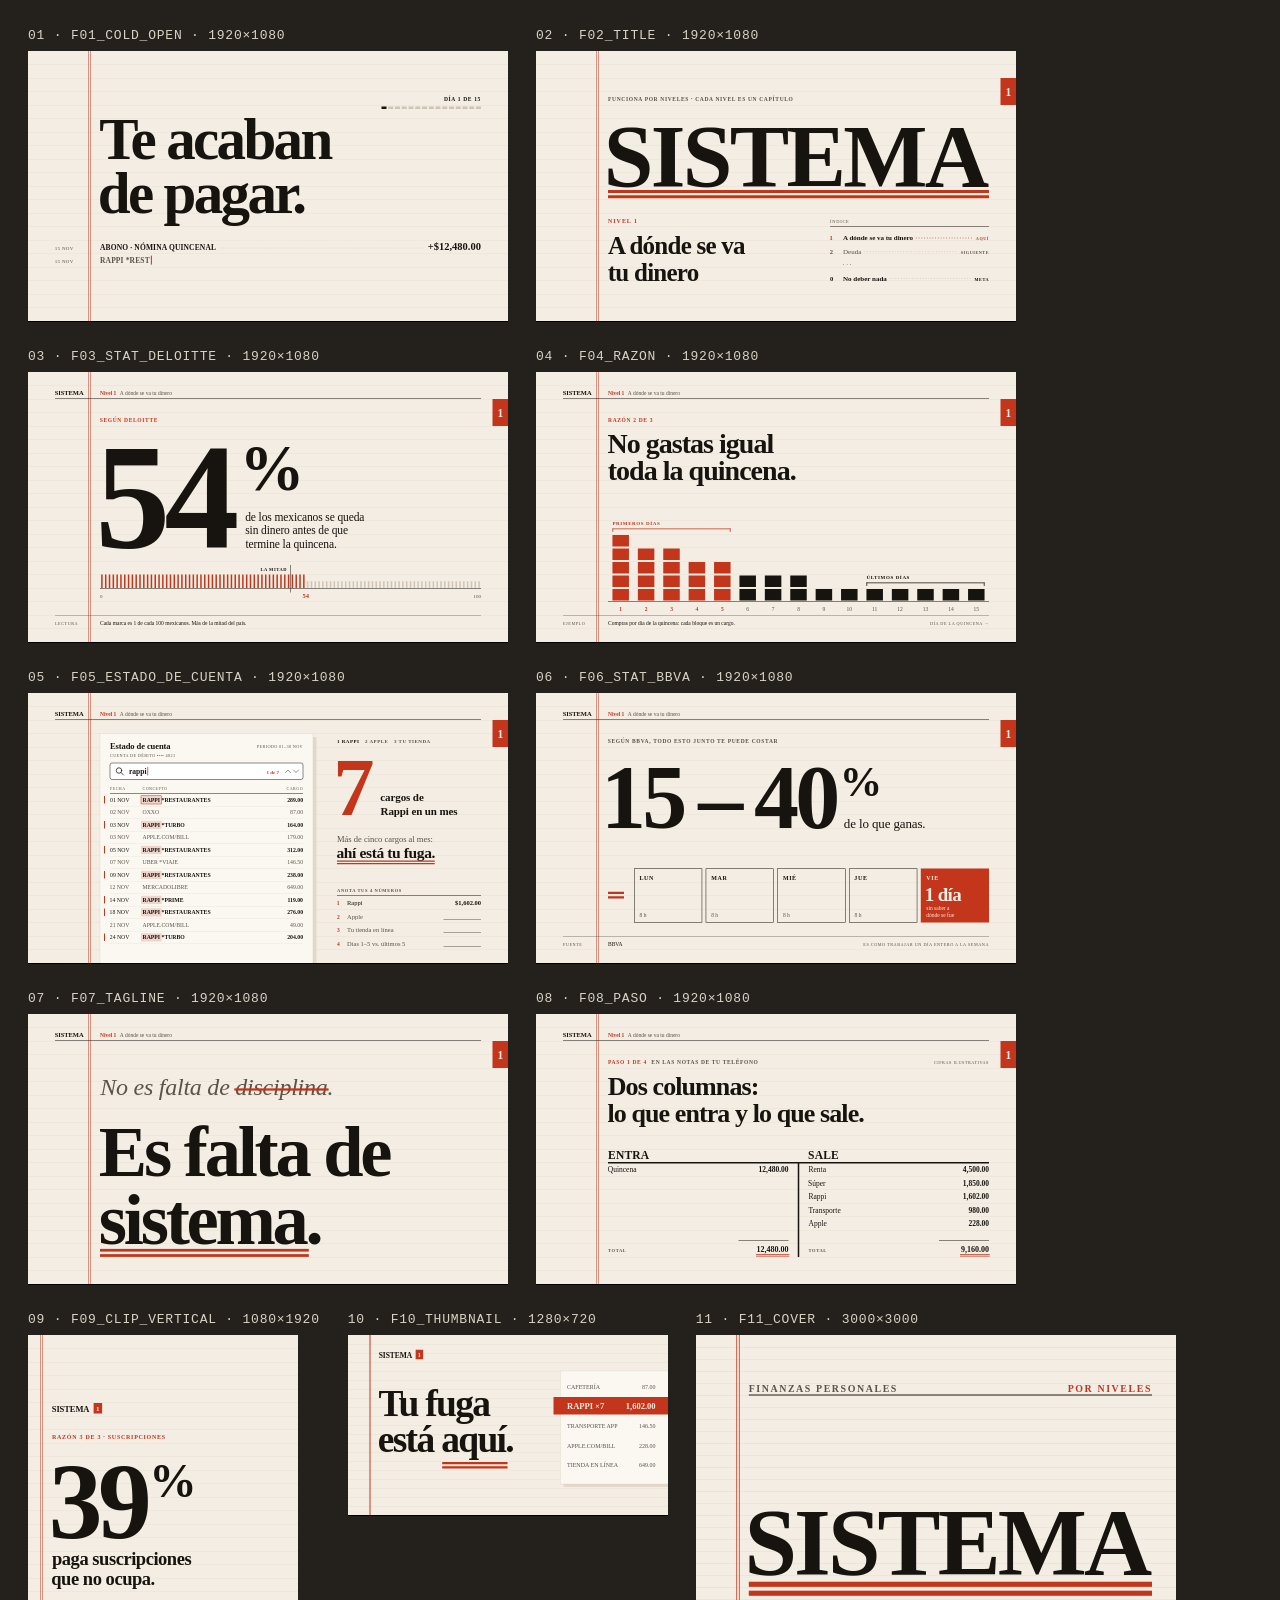
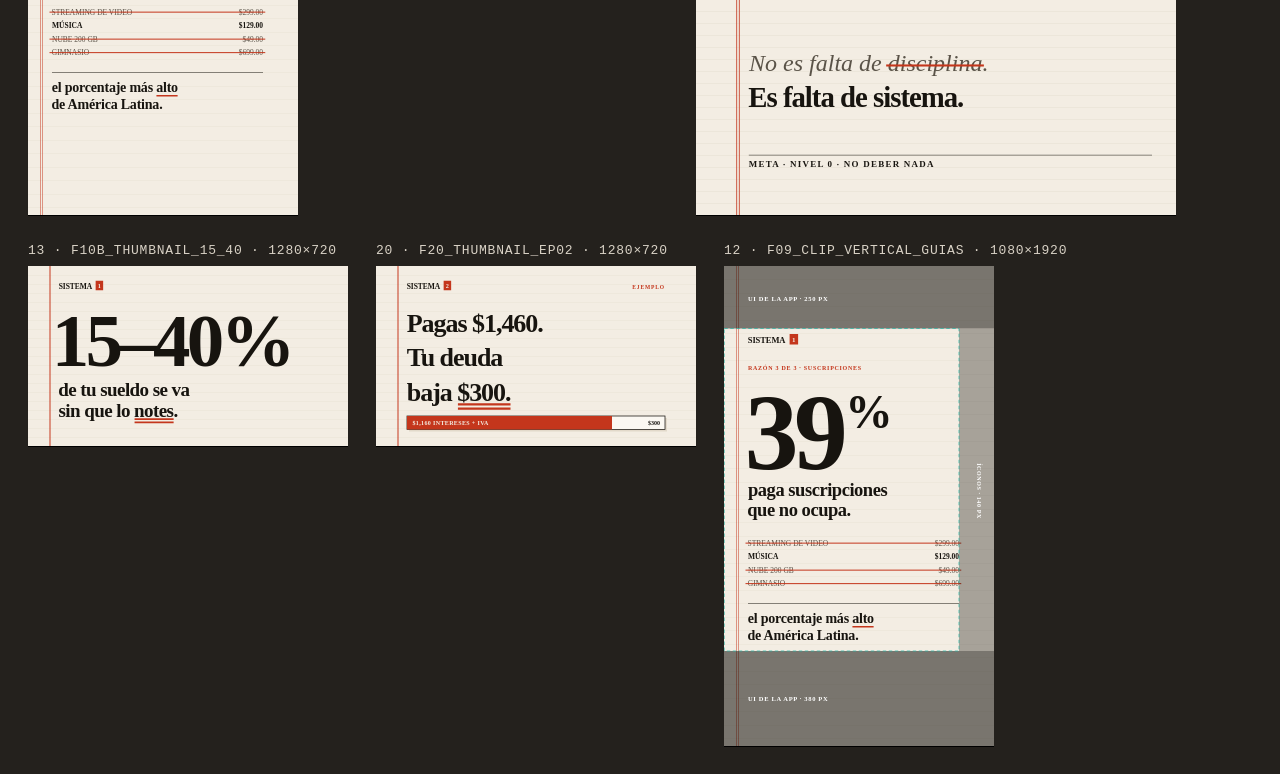
==== commit 538e647a: "Ep02: video 16:9 (9:11), 8 clips 9:16, audio para Spotify y miniatura; Ep01 clip 1 vuelve a citar a " ====
--- a/marca/direccion_A_libro_mayor/frames.html
+++ b/marca/direccion_A_libro_mayor/frames.html
@@ -443,6 +443,27 @@
 }
 
 /* =========================================================================
+   F20 · MINIATURA EP02 1280×720 — "Pagas $1,460. Tu deuda baja $300."
+   ========================================================================= */
+function f20(){
+  const W=1280,H=720,u=36; let s = paper(W,H,u,{marginX:84,mGap:6,mW:2});
+  const L=124;
+  s += T('SISTEMA',{x:L,y:92,f:'d',w:800,s:30,ls:-0.01,ink:'l',id:'twm20'});
+  s += M('tag',{for:'twm20',gap:14,text:'2',w:30,h:38,fill:C.verm});
+  s += T('EJEMPLO',{x:1156,y:92,f:'m',w:700,s:22,ls:0.16,fill:C.verm,a:'end'});
+  s += T('Pagas $1,460.',{x:L,y:262,f:'d',w:800,s:104,ls:-0.04,ink:'l'});
+  s += T('Tu deuda',{x:L,y:400,f:'d',w:800,s:104,ls:-0.04,ink:'l'});
+  s += T('baja $300.',{x:L,y:538,f:'d',w:800,s:104,ls:-0.04,ink:'l',id:'b20'});
+  s += M('dbl',{for:'b20',word:'$300.',t:9,gap:8,off:'auto',pad:0.03,fill:C.verm});
+  // barra del pago: intereses + IVA (rojo) vs lo que baja la deuda
+  const X=124,Y=600,BW=1032,BH=54, red=Math.round(BW*1160/1460);
+  s += R(X+8,Y+8,BW,BH,C.sombra) + R(X,Y,BW,BH,C.hoja,`stroke="${C.tinta}" stroke-width="3"`) + R(X,Y,red,BH,C.verm);
+  s += T('$1,160 INTERESES + IVA',{x:X+22,y:Y+37,f:'m',w:800,s:24,ls:0.06,fill:C.papel,ink:'l'});
+  s += T('$300',{x:X+BW-20,y:Y+37,f:'m',w:800,s:24,fill:C.tinta,a:'end'});
+  return s;
+}
+
+/* =========================================================================
    F11 · PORTADA PODCAST 3000×3000
    ========================================================================= */
 function f11(){
@@ -477,6 +498,7 @@
   {id:10,name:'f10_thumbnail',       w:1280,h:720,  build:f10},
   {id:11,name:'f11_cover',           w:3000,h:3000, build:f11},
   {id:13,name:'f10b_thumbnail_15_40', w:1280,h:720,  build:f10b},
+  {id:20,name:'f20_thumbnail_ep02',   w:1280,h:720,  build:f20},
   {id:12,name:'f09_clip_vertical_guias', w:1080,h:1920, build:()=>f09(true)},
 ];
 
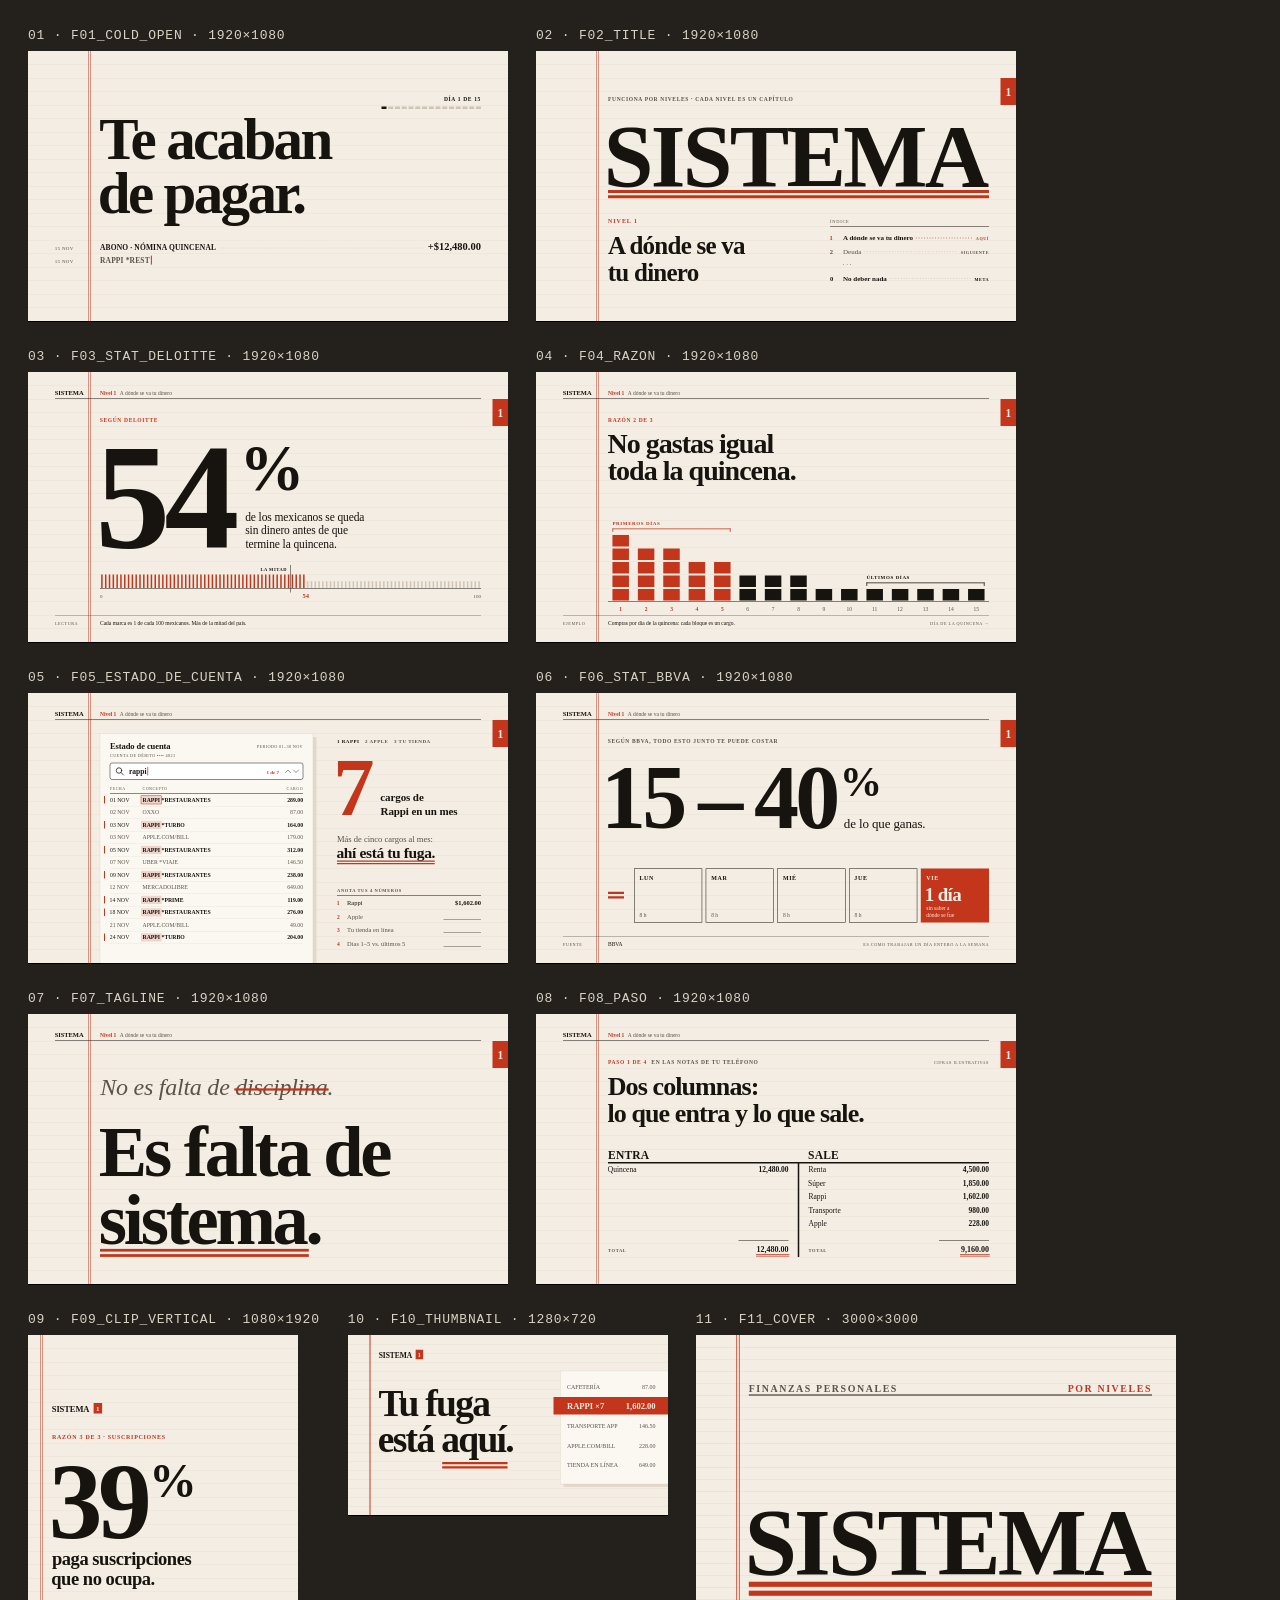
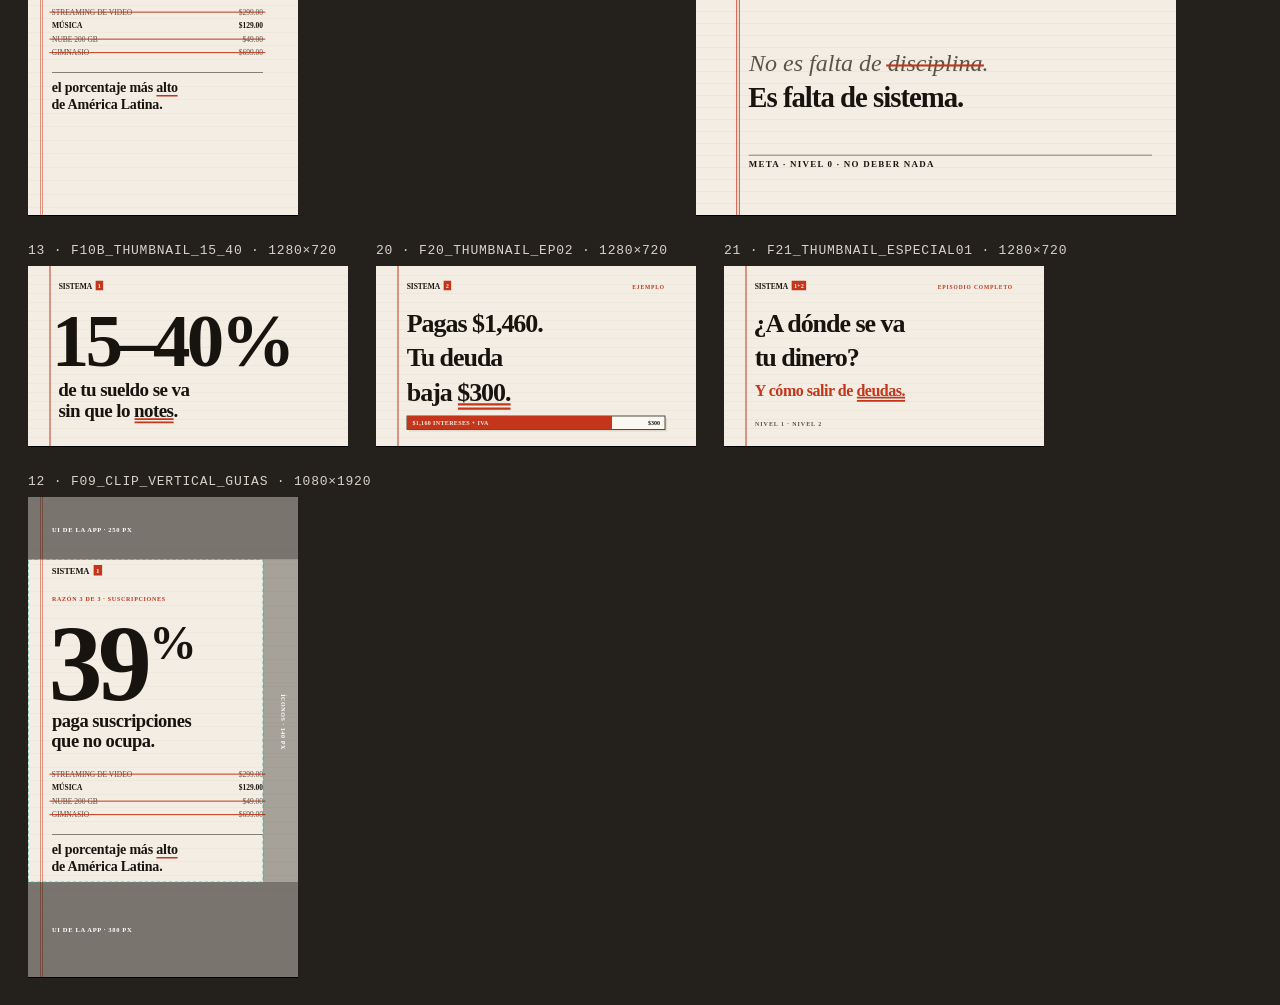
==== commit 4e69cb7f: "Especial Sistema 1 y 2: narración corregida, escenas corregidas, capítulos, kit y miniatura (render " ====
--- a/marca/direccion_A_libro_mayor/frames.html
+++ b/marca/direccion_A_libro_mayor/frames.html
@@ -464,6 +464,23 @@
 }
 
 /* =========================================================================
+   F21 · MINIATURA EPISODIO COMPLETO SISTEMA 1 Y 2
+   ========================================================================= */
+function f21(){
+  const W=1280,H=720,u=36; let s = paper(W,H,u,{marginX:84,mGap:6,mW:2});
+  const L=124;
+  s += T('SISTEMA',{x:L,y:92,f:'d',w:800,s:30,ls:-0.01,ink:'l',id:'twm21'});
+  s += M('tag',{for:'twm21',gap:14,text:'1+2',w:58,h:38,fill:C.verm});
+  s += T('EPISODIO COMPLETO',{x:1156,y:92,f:'m',w:700,s:22,ls:0.16,fill:C.verm,a:'end'});
+  s += T('¿A dónde se va',{x:L,y:262,f:'d',w:800,s:104,ls:-0.04,ink:'l'});
+  s += T('tu dinero?',{x:L,y:400,f:'d',w:800,s:104,ls:-0.04,ink:'l'});
+  s += T('Y cómo salir de deudas.',{x:L,y:520,f:'d',w:700,s:64,ls:-0.03,fill:C.verm,ink:'l',id:'sd21'});
+  s += M('dbl',{for:'sd21',word:'deudas.',t:7,gap:6,off:'auto',pad:0.03,fill:C.verm});
+  s += T('NIVEL 1 · NIVEL 2',{x:L,y:640,f:'m',w:700,s:24,ls:0.16,fill:C.tinta2,ink:'l'});
+  return s;
+}
+
+/* =========================================================================
    F11 · PORTADA PODCAST 3000×3000
    ========================================================================= */
 function f11(){
@@ -499,6 +516,7 @@
   {id:11,name:'f11_cover',           w:3000,h:3000, build:f11},
   {id:13,name:'f10b_thumbnail_15_40', w:1280,h:720,  build:f10b},
   {id:20,name:'f20_thumbnail_ep02',   w:1280,h:720,  build:f20},
+  {id:21,name:'f21_thumbnail_especial01', w:1280,h:720,  build:f21},
   {id:12,name:'f09_clip_vertical_guias', w:1080,h:1920, build:()=>f09(true)},
 ];
 
